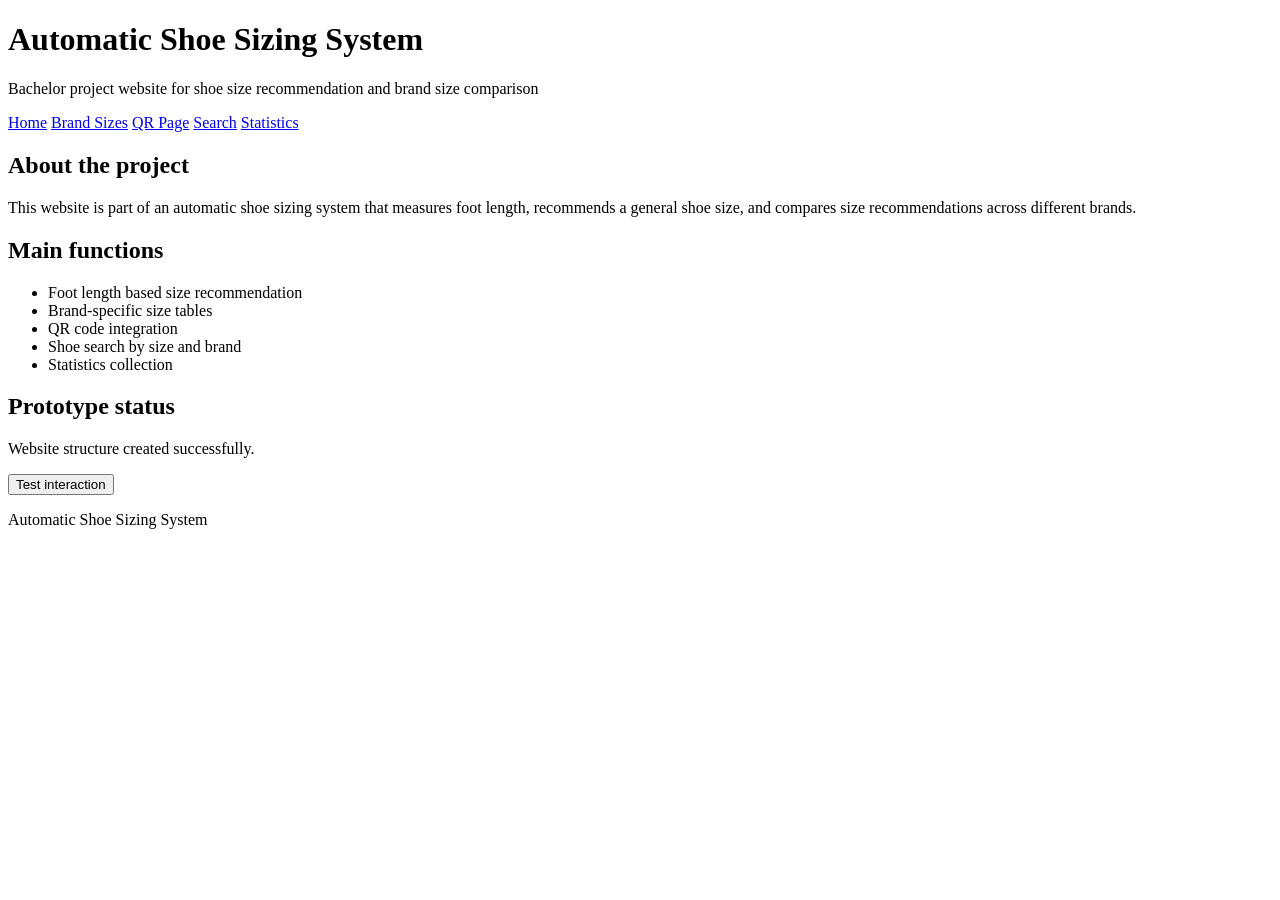
==== index.html @ 02bf0806 "Create index.html" ====
<!DOCTYPE html>
<html lang="en">
<head>
  <meta charset="UTF-8" />
  <meta name="viewport" content="width=device-width, initial-scale=1.0" />
  <title>Automatic Shoe Sizing System</title>
  <link rel="stylesheet" href="styles.css" />
</head>
<body>
  <header class="site-header">
    <h1>Automatic Shoe Sizing System</h1>
    <p class="subtitle">Bachelor project website for shoe size recommendation and brand size comparison</p>
  </header>

  <nav class="main-nav">
    <a href="index.html">Home</a>
    <a href="pages/brand-sizes.html">Brand Sizes</a>
    <a href="pages/qr.html">QR Page</a>
    <a href="pages/search.html">Search</a>
    <a href="pages/stats.html">Statistics</a>
  </nav>

  <main class="container">
    <section class="card">
      <h2>About the project</h2>
      <p>
        This website is part of an automatic shoe sizing system that measures foot length,
        recommends a general shoe size, and compares size recommendations across different brands.
      </p>
    </section>

    <section class="card">
      <h2>Main functions</h2>
      <ul>
        <li>Foot length based size recommendation</li>
        <li>Brand-specific size tables</li>
        <li>QR code integration</li>
        <li>Shoe search by size and brand</li>
        <li>Statistics collection</li>
      </ul>
    </section>

    <section class="card">
      <h2>Prototype status</h2>
      <p id="status-text">Website structure created successfully.</p>
      <button id="test-button">Test interaction</button>
    </section>
  </main>

  <footer class="site-footer">
    <p>Automatic Shoe Sizing System</p>
  </footer>

  <script src="script.js"></script>
</body>
</html>
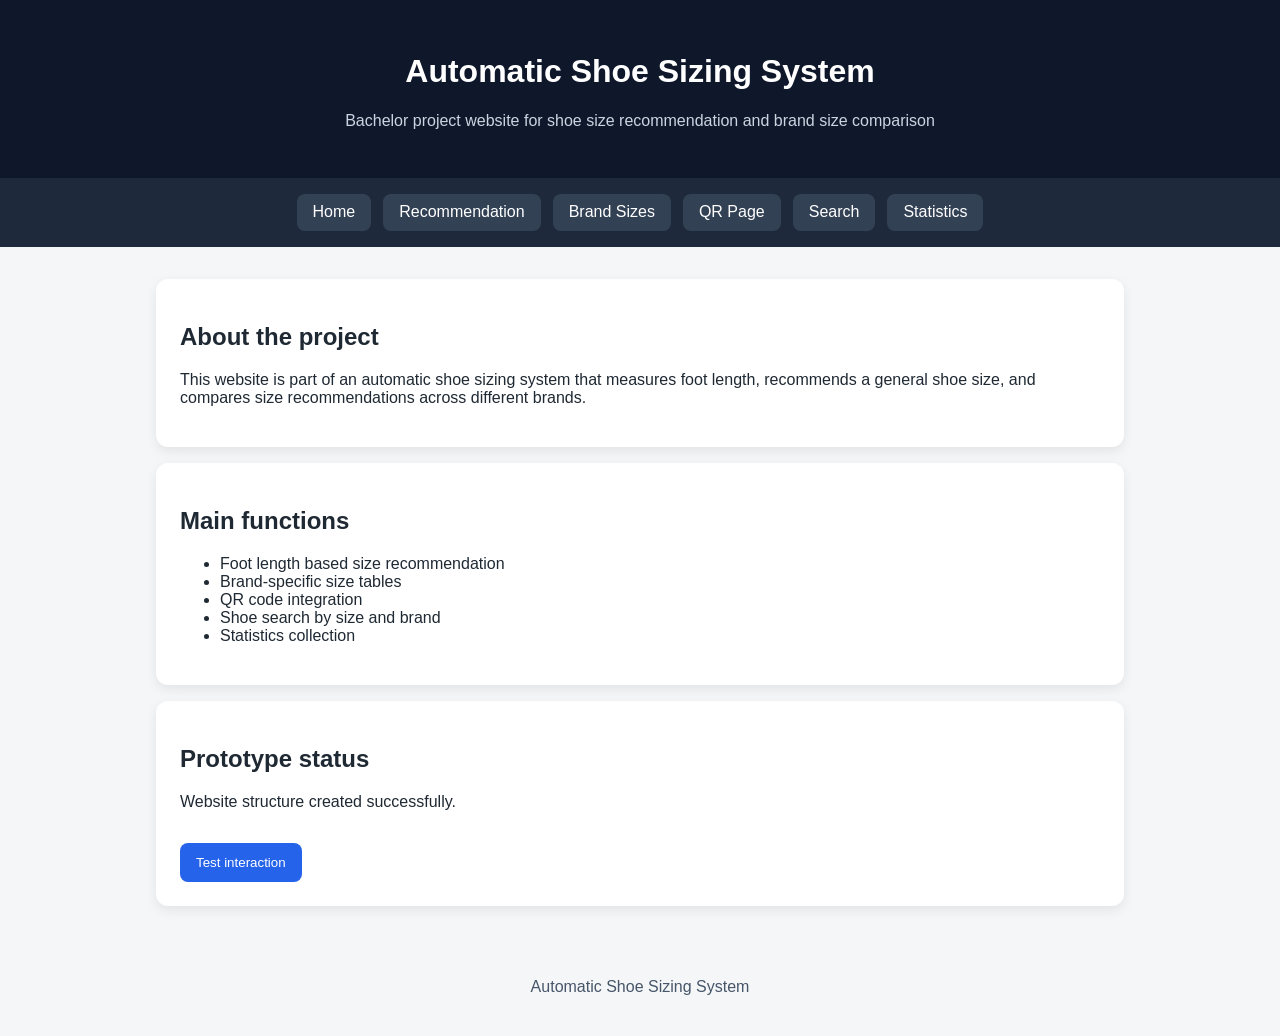
==== commit f918f4e8: "Update index.html" ====
--- a/index.html
+++ b/index.html
@@ -12,13 +12,14 @@
     <p class="subtitle">Bachelor project website for shoe size recommendation and brand size comparison</p>
   </header>
 
-  <nav class="main-nav">
-    <a href="index.html">Home</a>
-    <a href="pages/brand-sizes.html">Brand Sizes</a>
-    <a href="pages/qr.html">QR Page</a>
-    <a href="pages/search.html">Search</a>
-    <a href="pages/stats.html">Statistics</a>
-  </nav>
+<nav class="main-nav">
+  <a href="index.html">Home</a>
+  <a href="pages/recommend.html">Recommendation</a>
+  <a href="pages/brand-sizes.html">Brand Sizes</a>
+  <a href="pages/qr.html">QR Page</a>
+  <a href="pages/search.html">Search</a>
+  <a href="pages/stats.html">Statistics</a>
+</nav>
 
   <main class="container">
     <section class="card">
--- a/styles.css
+++ b/styles.css
@@ -0,0 +1,135 @@
+* {
+  box-sizing: border-box;
+}
+
+body {
+  margin: 0;
+  font-family: Arial, sans-serif;
+  background: #f4f6f8;
+  color: #1f2933;
+}
+
+.site-header {
+  background: #0f172a;
+  color: white;
+  padding: 2rem 1rem;
+  text-align: center;
+}
+
+.subtitle {
+  margin-top: 0.5rem;
+  color: #cbd5e1;
+}
+
+.main-nav {
+  display: flex;
+  flex-wrap: wrap;
+  gap: 0.75rem;
+  justify-content: center;
+  background: #1e293b;
+  padding: 1rem;
+}
+
+.main-nav a {
+  color: white;
+  text-decoration: none;
+  padding: 0.6rem 1rem;
+  background: #334155;
+  border-radius: 8px;
+}
+
+.main-nav a:hover {
+  background: #475569;
+}
+
+.container {
+  max-width: 1000px;
+  margin: 2rem auto;
+  padding: 0 1rem;
+  display: grid;
+  gap: 1rem;
+}
+
+.card {
+  background: white;
+  padding: 1.5rem;
+  border-radius: 12px;
+  box-shadow: 0 4px 12px rgba(0,0,0,0.08);
+}
+
+button {
+  margin-top: 1rem;
+  padding: 0.75rem 1rem;
+  border: none;
+  border-radius: 8px;
+  background: #2563eb;
+  color: white;
+  cursor: pointer;
+}
+
+button:hover {
+  background: #1d4ed8;
+}
+
+.site-footer {
+  text-align: center;
+  padding: 1.5rem;
+  color: #475569;
+}
+
+select {
+  margin-left: 0.5rem;
+  padding: 0.5rem;
+  border-radius: 6px;
+  border: 1px solid #cbd5e1;
+}
+
+.size-table {
+  width: 100%;
+  border-collapse: collapse;
+  margin-top: 1rem;
+  font-size: 0.95rem;
+  overflow-x: auto;
+}
+
+.size-table th,
+.size-table td {
+  border: 1px solid #dbe2ea;
+  padding: 0.6rem;
+  text-align: left;
+}
+
+.size-table th {
+  background: #e2e8f0;
+}
+
+.size-table tr:nth-child(even) {
+  background: #f8fafc;
+}
+
+.form-row {
+  display: grid;
+  gap: 0.5rem;
+  margin-bottom: 1rem;
+}
+
+input[type="number"] {
+  padding: 0.75rem;
+  border: 1px solid #cbd5e1;
+  border-radius: 8px;
+}
+
+.result-grid {
+  display: grid;
+  grid-template-columns: repeat(auto-fit, minmax(140px, 1fr));
+  gap: 0.75rem;
+  margin-top: 1rem;
+}
+
+.brand-card {
+  padding: 1rem;
+  border: 1px solid #dbe2ea;
+  border-radius: 10px;
+  margin-top: 1rem;
+  background: #f8fafc;
+}
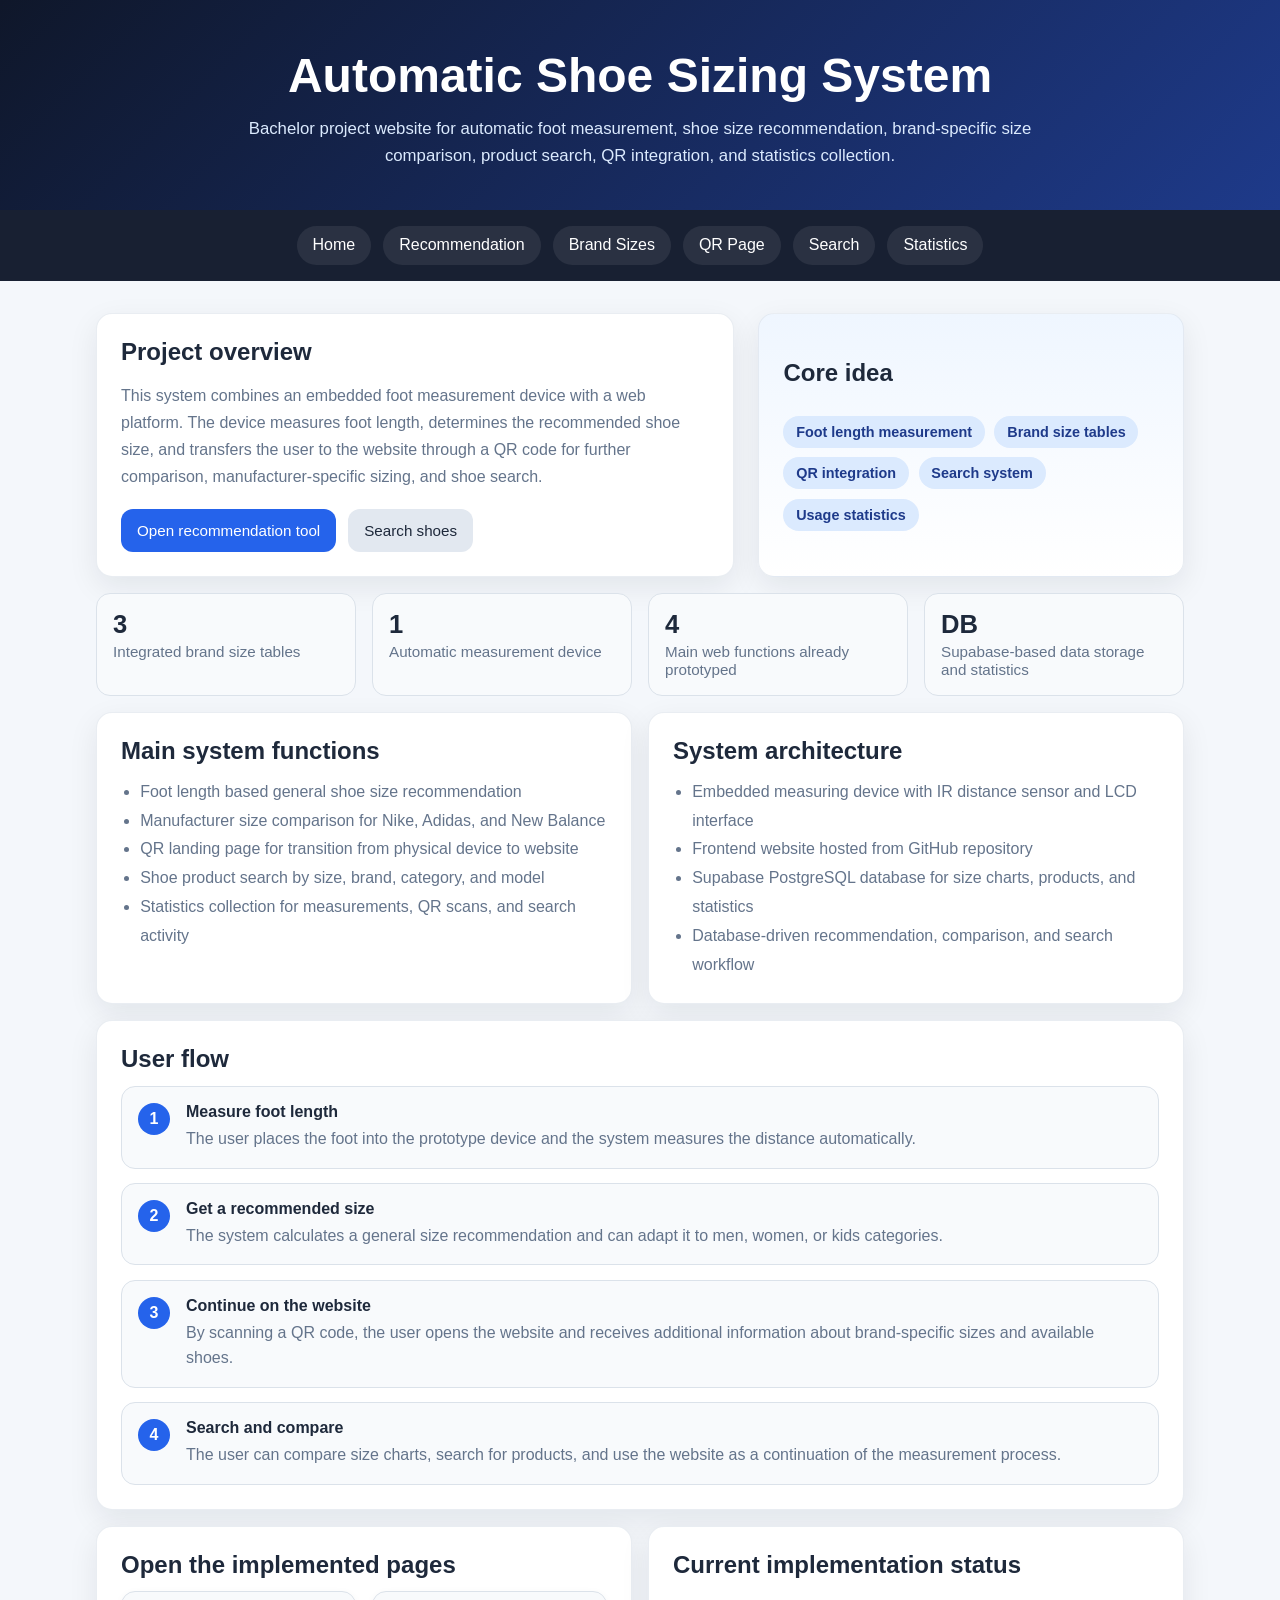
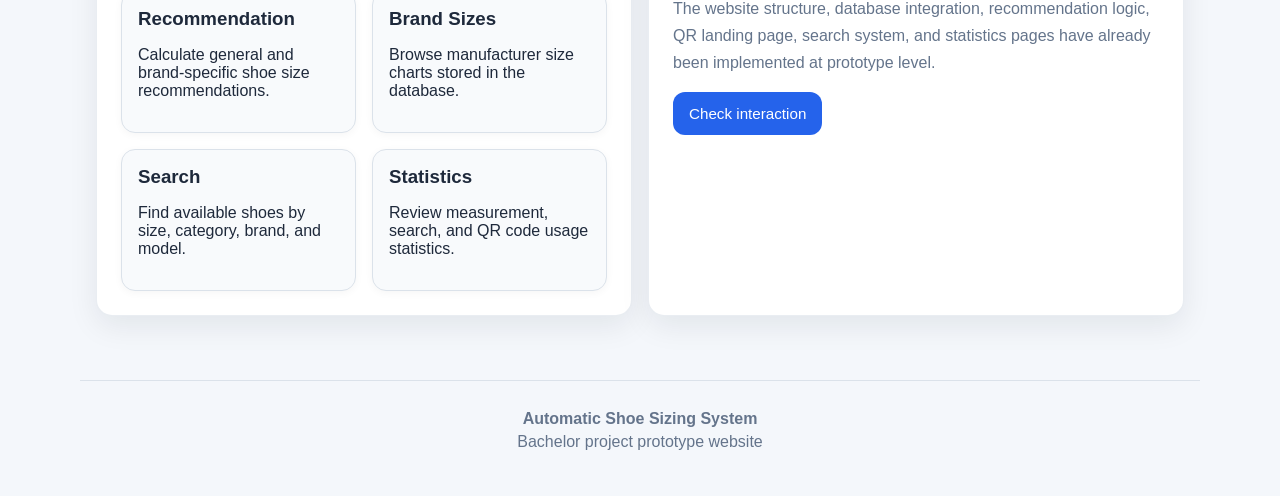
==== commit f4203ca7: "Update index.html" ====
--- a/index.html
+++ b/index.html
@@ -9,47 +9,169 @@
 <body>
   <header class="site-header">
     <h1>Automatic Shoe Sizing System</h1>
-    <p class="subtitle">Bachelor project website for shoe size recommendation and brand size comparison</p>
+    <p class="subtitle">
+      Bachelor project website for automatic foot measurement, shoe size recommendation,
+      brand-specific size comparison, product search, QR integration, and statistics collection.
+    </p>
   </header>
 
-<nav class="main-nav">
-  <a href="index.html">Home</a>
-  <a href="pages/recommend.html">Recommendation</a>
-  <a href="pages/brand-sizes.html">Brand Sizes</a>
-  <a href="pages/qr.html">QR Page</a>
-  <a href="pages/search.html">Search</a>
-  <a href="pages/stats.html">Statistics</a>
-</nav>
+  <nav class="main-nav">
+    <a href="index.html">Home</a>
+    <a href="pages/recommend.html">Recommendation</a>
+    <a href="pages/brand-sizes.html">Brand Sizes</a>
+    <a href="pages/qr.html">QR Page</a>
+    <a href="pages/search.html">Search</a>
+    <a href="pages/stats.html">Statistics</a>
+  </nav>
 
   <main class="container">
-    <section class="card">
-      <h2>About the project</h2>
-      <p>
-        This website is part of an automatic shoe sizing system that measures foot length,
-        recommends a general shoe size, and compares size recommendations across different brands.
-      </p>
+    <section class="hero-panel">
+      <article class="hero-card">
+        <h2>Project overview</h2>
+        <p class="hero-text">
+          This system combines an embedded foot measurement device with a web platform.
+          The device measures foot length, determines the recommended shoe size,
+          and transfers the user to the website through a QR code for further comparison,
+          manufacturer-specific sizing, and shoe search.
+        </p>
+
+        <div class="hero-actions">
+          <a class="button" href="pages/recommend.html">Open recommendation tool</a>
+          <a class="button secondary" href="pages/search.html">Search shoes</a>
+        </div>
+      </article>
+
+      <aside class="hero-card highlight-box">
+        <h2>Core idea</h2>
+        <div class="badge-row">
+          <span class="badge">Foot length measurement</span>
+          <span class="badge">Brand size tables</span>
+          <span class="badge">QR integration</span>
+          <span class="badge">Search system</span>
+          <span class="badge">Usage statistics</span>
+        </div>
+      </aside>
+    </section>
+
+    <section class="kpi-grid">
+      <div class="kpi">
+        <strong>3</strong>
+        <span>Integrated brand size tables</span>
+      </div>
+      <div class="kpi">
+        <strong>1</strong>
+        <span>Automatic measurement device</span>
+      </div>
+      <div class="kpi">
+        <strong>4</strong>
+        <span>Main web functions already prototyped</span>
+      </div>
+      <div class="kpi">
+        <strong>DB</strong>
+        <span>Supabase-based data storage and statistics</span>
+      </div>
+    </section>
+
+    <section class="two-col">
+      <article class="card">
+        <h2>Main system functions</h2>
+        <ul class="clean-list">
+          <li>Foot length based general shoe size recommendation</li>
+          <li>Manufacturer size comparison for Nike, Adidas, and New Balance</li>
+          <li>QR landing page for transition from physical device to website</li>
+          <li>Shoe product search by size, brand, category, and model</li>
+          <li>Statistics collection for measurements, QR scans, and search activity</li>
+        </ul>
+      </article>
+
+      <article class="card">
+        <h2>System architecture</h2>
+        <ul class="clean-list">
+          <li>Embedded measuring device with IR distance sensor and LCD interface</li>
+          <li>Frontend website hosted from GitHub repository</li>
+          <li>Supabase PostgreSQL database for size charts, products, and statistics</li>
+          <li>Database-driven recommendation, comparison, and search workflow</li>
+        </ul>
+      </article>
     </section>
 
     <section class="card">
-      <h2>Main functions</h2>
-      <ul>
-        <li>Foot length based size recommendation</li>
-        <li>Brand-specific size tables</li>
-        <li>QR code integration</li>
-        <li>Shoe search by size and brand</li>
-        <li>Statistics collection</li>
-      </ul>
+      <h2>User flow</h2>
+      <div class="step-list">
+        <div class="step-item">
+          <div class="step-number">1</div>
+          <div class="step-content">
+            <strong>Measure foot length</strong>
+            <p>The user places the foot into the prototype device and the system measures the distance automatically.</p>
+          </div>
+        </div>
+
+        <div class="step-item">
+          <div class="step-number">2</div>
+          <div class="step-content">
+            <strong>Get a recommended size</strong>
+            <p>The system calculates a general size recommendation and can adapt it to men, women, or kids categories.</p>
+          </div>
+        </div>
+
+        <div class="step-item">
+          <div class="step-number">3</div>
+          <div class="step-content">
+            <strong>Continue on the website</strong>
+            <p>By scanning a QR code, the user opens the website and receives additional information about brand-specific sizes and available shoes.</p>
+          </div>
+        </div>
+
+        <div class="step-item">
+          <div class="step-number">4</div>
+          <div class="step-content">
+            <strong>Search and compare</strong>
+            <p>The user can compare size charts, search for products, and use the website as a continuation of the measurement process.</p>
+          </div>
+        </div>
+      </div>
     </section>
 
-    <section class="card">
-      <h2>Prototype status</h2>
-      <p id="status-text">Website structure created successfully.</p>
-      <button id="test-button">Test interaction</button>
+    <section class="two-col">
+      <article class="card">
+        <h2>Open the implemented pages</h2>
+        <div class="action-grid">
+          <a class="action-card" href="pages/recommend.html">
+            <h3>Recommendation</h3>
+            <p>Calculate general and brand-specific shoe size recommendations.</p>
+          </a>
+          <a class="action-card" href="pages/brand-sizes.html">
+            <h3>Brand Sizes</h3>
+            <p>Browse manufacturer size charts stored in the database.</p>
+          </a>
+          <a class="action-card" href="pages/search.html">
+            <h3>Search</h3>
+            <p>Find available shoes by size, category, brand, and model.</p>
+          </a>
+          <a class="action-card" href="pages/stats.html">
+            <h3>Statistics</h3>
+            <p>Review measurement, search, and QR code usage statistics.</p>
+          </a>
+        </div>
+      </article>
+
+      <article class="card">
+        <h2>Current implementation status</h2>
+        <p class="hero-text" id="status-text">
+          The website structure, database integration, recommendation logic, QR landing page,
+          search system, and statistics pages have already been implemented at prototype level.
+        </p>
+        <button id="test-button">Check interaction</button>
+      </article>
     </section>
   </main>
 
   <footer class="site-footer">
-    <p>Automatic Shoe Sizing System</p>
+    <div class="footer-inner">
+      <p><strong>Automatic Shoe Sizing System</strong></p>
+      <p>Bachelor project prototype website</p>
+      <p id="footer-year"></p>
+    </div>
   </footer>
 
   <script src="script.js"></script>
--- a/styles.css
+++ b/styles.css
@@ -1,24 +1,57 @@
+:root {
+  --bg: #f4f7fb;
+  --surface: #ffffff;
+  --surface-soft: #f8fafc;
+  --text: #1e293b;
+  --muted: #64748b;
+  --primary: #2563eb;
+  --primary-dark: #1d4ed8;
+  --accent: #0f172a;
+  --border: #dbe2ea;
+  --success: #16a34a;
+  --shadow: 0 10px 30px rgba(15, 23, 42, 0.08);
+  --radius: 16px;
+}
+
 * {
   box-sizing: border-box;
+}
+
+html {
+  scroll-behavior: smooth;
 }
 
 body {
   margin: 0;
   font-family: Arial, sans-serif;
-  background: #f4f6f8;
-  color: #1f2933;
+  background: linear-gradient(180deg, #eef4ff 0%, var(--bg) 180px);
+  color: var(--text);
+}
+
+img {
+  max-width: 100%;
+  display: block;
 }
 
 .site-header {
-  background: #0f172a;
+  background: linear-gradient(135deg, #0f172a 0%, #1e3a8a 100%);
   color: white;
-  padding: 2rem 1rem;
+  padding: 3rem 1rem 2.5rem;
   text-align: center;
 }
 
+.site-header h1 {
+  margin: 0;
+  font-size: clamp(2rem, 4vw, 3rem);
+  line-height: 1.15;
+}
+
 .subtitle {
-  margin-top: 0.5rem;
-  color: #cbd5e1;
+  margin: 0.8rem auto 0;
+  max-width: 850px;
+  color: #dbeafe;
+  font-size: 1.05rem;
+  line-height: 1.6;
 }
 
 .main-nav {
@@ -26,62 +59,264 @@
   flex-wrap: wrap;
   gap: 0.75rem;
   justify-content: center;
-  background: #1e293b;
-  padding: 1rem;
+  background: rgba(15, 23, 42, 0.96);
+  padding: 1rem;
+  position: sticky;
+  top: 0;
+  z-index: 10;
+  backdrop-filter: blur(6px);
 }
 
 .main-nav a {
   color: white;
   text-decoration: none;
-  padding: 0.6rem 1rem;
-  background: #334155;
-  border-radius: 8px;
+  padding: 0.65rem 1rem;
+  background: rgba(255, 255, 255, 0.08);
+  border-radius: 999px;
+  transition: background 0.2s ease, transform 0.2s ease;
 }
 
 .main-nav a:hover {
-  background: #475569;
+  background: rgba(255, 255, 255, 0.18);
+  transform: translateY(-1px);
 }
 
 .container {
-  max-width: 1000px;
+  max-width: 1120px;
   margin: 2rem auto;
   padding: 0 1rem;
   display: grid;
   gap: 1rem;
 }
 
+.hero-panel {
+  display: grid;
+  gap: 1.5rem;
+  grid-template-columns: 1.2fr 0.8fr;
+  align-items: stretch;
+}
+
+.hero-card,
 .card {
+  background: var(--surface);
+  padding: 1.5rem;
+  border-radius: var(--radius);
+  box-shadow: var(--shadow);
+  border: 1px solid rgba(219, 226, 234, 0.6);
+}
+
+.hero-card h2,
+.card h2 {
+  margin-top: 0;
+  margin-bottom: 0.8rem;
+}
+
+.hero-text {
+  color: var(--muted);
+  line-height: 1.7;
+}
+
+.hero-actions {
+  display: flex;
+  flex-wrap: wrap;
+  gap: 0.75rem;
+  margin-top: 1.2rem;
+}
+
+.button,
+button {
+  display: inline-block;
+  margin-top: 0;
+  padding: 0.8rem 1rem;
+  border: none;
+  border-radius: 12px;
+  background: var(--primary);
+  color: white;
+  text-decoration: none;
+  cursor: pointer;
+  transition: background 0.2s ease, transform 0.2s ease;
+  font-size: 0.95rem;
+}
+
+.button:hover,
+button:hover {
+  background: var(--primary-dark);
+  transform: translateY(-1px);
+}
+
+.button.secondary {
+  background: #e2e8f0;
+  color: var(--text);
+}
+
+.button.secondary:hover {
+  background: #cbd5e1;
+}
+
+.highlight-box {
+  height: 100%;
+  display: grid;
+  align-content: center;
+  gap: 1rem;
+  background: linear-gradient(180deg, #eff6ff 0%, #ffffff 100%);
+}
+
+.kpi-grid {
+  display: grid;
+  gap: 1rem;
+  grid-template-columns: repeat(auto-fit, minmax(180px, 1fr));
+}
+
+.kpi {
+  background: var(--surface-soft);
+  border: 1px solid var(--border);
+  border-radius: 14px;
+  padding: 1rem;
+}
+
+.kpi strong {
+  display: block;
+  font-size: 1.6rem;
+  margin-bottom: 0.25rem;
+}
+
+.kpi span {
+  color: var(--muted);
+  font-size: 0.95rem;
+}
+
+.two-col {
+  display: grid;
+  gap: 1rem;
+  grid-template-columns: repeat(2, minmax(0, 1fr));
+}
+
+ul.clean-list {
+  margin: 0;
+  padding-left: 1.2rem;
+  color: var(--muted);
+  line-height: 1.8;
+}
+
+.step-list {
+  display: grid;
+  gap: 0.9rem;
+}
+
+.step-item {
+  display: flex;
+  gap: 1rem;
+  align-items: flex-start;
+  background: var(--surface-soft);
+  border: 1px solid var(--border);
+  border-radius: 14px;
+  padding: 1rem;
+}
+
+.step-number {
+  min-width: 2rem;
+  height: 2rem;
+  border-radius: 999px;
+  background: var(--primary);
+  color: white;
+  display: grid;
+  place-items: center;
+  font-weight: bold;
+}
+
+.step-content strong {
+  display: block;
+  margin-bottom: 0.3rem;
+}
+
+.step-content p {
+  margin: 0;
+  color: var(--muted);
+  line-height: 1.6;
+}
+
+.badge-row {
+  display: flex;
+  flex-wrap: wrap;
+  gap: 0.6rem;
+}
+
+.badge {
+  display: inline-block;
+  padding: 0.5rem 0.8rem;
+  border-radius: 999px;
+  background: #dbeafe;
+  color: #1e3a8a;
+  font-size: 0.9rem;
+  font-weight: 600;
+}
+
+.form-row {
+  display: grid;
+  gap: 0.5rem;
+  margin-bottom: 1rem;
+}
+
+input[type="number"],
+input[type="text"],
+select {
+  padding: 0.8rem;
+  border: 1px solid #cbd5e1;
+  border-radius: 10px;
   background: white;
-  padding: 1.5rem;
-  border-radius: 12px;
-  box-shadow: 0 4px 12px rgba(0,0,0,0.08);
-}
-
-button {
+  color: var(--text);
+}
+
+.result-grid {
+  display: grid;
+  grid-template-columns: repeat(auto-fit, minmax(140px, 1fr));
+  gap: 0.75rem;
   margin-top: 1rem;
-  padding: 0.75rem 1rem;
-  border: none;
-  border-radius: 8px;
-  background: #2563eb;
-  color: white;
-  cursor: pointer;
-}
-
-button:hover {
-  background: #1d4ed8;
-}
-
-.site-footer {
-  text-align: center;
-  padding: 1.5rem;
-  color: #475569;
-}
-
-select {
-  margin-left: 0.5rem;
-  padding: 0.5rem;
-  border-radius: 6px;
-  border: 1px solid #cbd5e1;
+}
+
+.brand-card {
+  padding: 1rem;
+  border: 1px solid var(--border);
+  border-radius: 14px;
+  margin-top: 1rem;
+  background: var(--surface-soft);
+}
+
+.brand-card a {
+  color: var(--primary);
+  text-decoration: none;
+}
+
+.brand-card a:hover {
+  text-decoration: underline;
+}
+
+.action-grid {
+  display: grid;
+  grid-template-columns: repeat(auto-fit, minmax(220px, 1fr));
+  gap: 1rem;
+}
+
+.action-card {
+  display: block;
+  padding: 1rem;
+  border-radius: 14px;
+  border: 1px solid var(--border);
+  background: var(--surface-soft);
+  text-decoration: none;
+  color: var(--text);
+  box-shadow: 0 2px 8px rgba(0,0,0,0.04);
+  transition: transform 0.2s ease, background 0.2s ease;
+}
+
+.action-card:hover {
+  background: #eef2f7;
+  transform: translateY(-2px);
+}
+
+.action-card h3 {
+  margin-top: 0;
+  margin-bottom: 0.5rem;
 }
 
 .size-table {
@@ -89,13 +324,12 @@
   border-collapse: collapse;
   margin-top: 1rem;
   font-size: 0.95rem;
-  overflow-x: auto;
 }
 
 .size-table th,
 .size-table td {
-  border: 1px solid #dbe2ea;
-  padding: 0.6rem;
+  border: 1px solid var(--border);
+  padding: 0.65rem;
   text-align: left;
 }
 
@@ -107,29 +341,30 @@
   background: #f8fafc;
 }
 
-.form-row {
-  display: grid;
-  gap: 0.5rem;
-  margin-bottom: 1rem;
-}
-
-input[type="number"] {
-  padding: 0.75rem;
-  border: 1px solid #cbd5e1;
-  border-radius: 8px;
-}
-
-.result-grid {
-  display: grid;
-  grid-template-columns: repeat(auto-fit, minmax(140px, 1fr));
-  gap: 0.75rem;
-  margin-top: 1rem;
-}
-
-.brand-card {
-  padding: 1rem;
-  border: 1px solid #dbe2ea;
-  border-radius: 10px;
-  margin-top: 1rem;
-  background: #f8fafc;
-}
+.site-footer {
+  text-align: center;
+  padding: 2rem 1rem 2.5rem;
+  color: var(--muted);
+}
+
+.footer-inner {
+  max-width: 1120px;
+  margin: 0 auto;
+  border-top: 1px solid var(--border);
+  padding-top: 1.5rem;
+}
+
+.footer-inner p {
+  margin: 0.3rem 0;
+}
+
+@media (max-width: 860px) {
+  .hero-panel,
+  .two-col {
+    grid-template-columns: 1fr;
+  }
+
+  .main-nav {
+    position: static;
+  }
+}
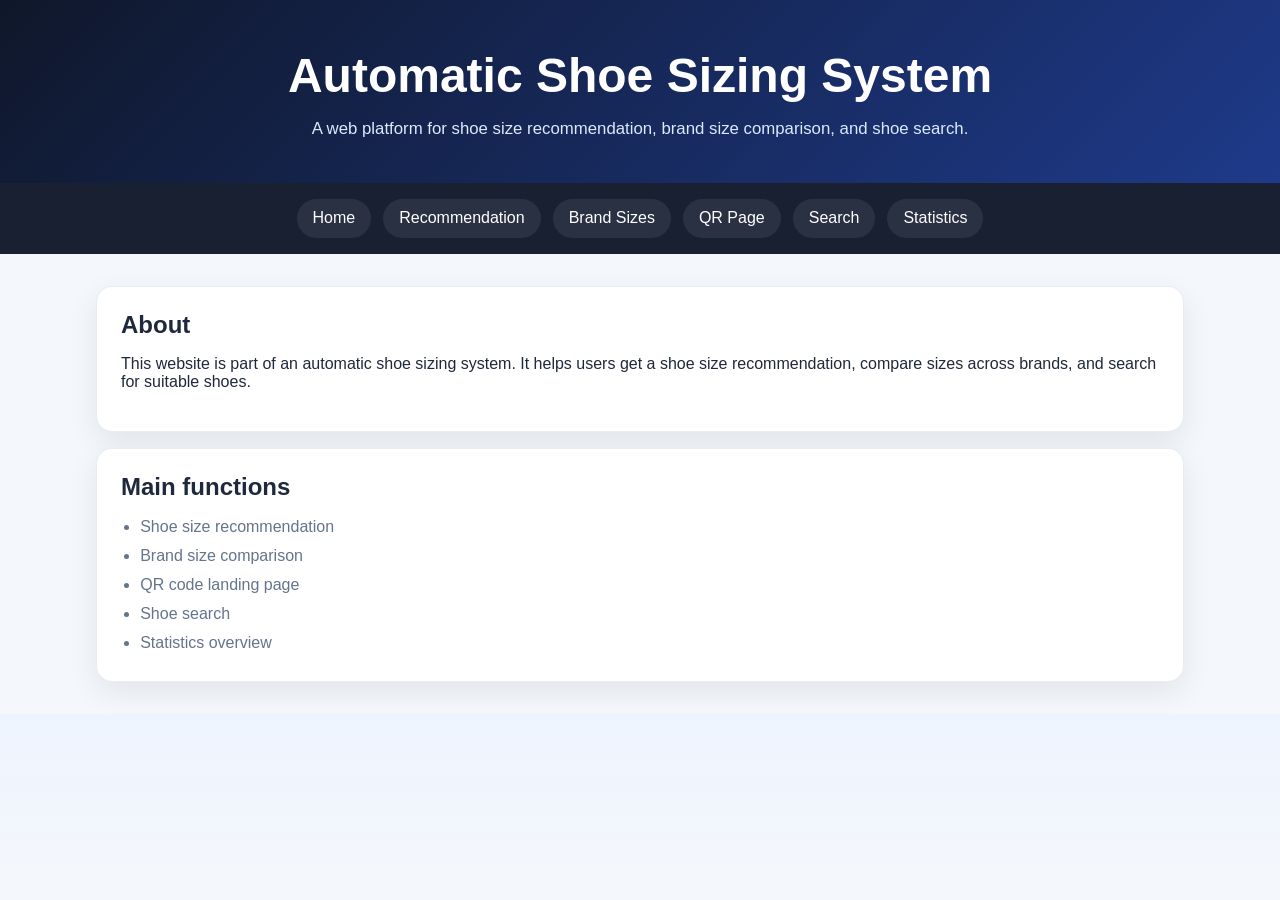
==== commit 0376229c: "Update index.html" ====
--- a/index.html
+++ b/index.html
@@ -10,8 +10,7 @@
   <header class="site-header">
     <h1>Automatic Shoe Sizing System</h1>
     <p class="subtitle">
-      Bachelor project website for automatic foot measurement, shoe size recommendation,
-      brand-specific size comparison, product search, QR integration, and statistics collection.
+      A web platform for shoe size recommendation, brand size comparison, and shoe search.
     </p>
   </header>
 
@@ -25,154 +24,26 @@
   </nav>
 
   <main class="container">
-    <section class="hero-panel">
-      <article class="hero-card">
-        <h2>Project overview</h2>
-        <p class="hero-text">
-          This system combines an embedded foot measurement device with a web platform.
-          The device measures foot length, determines the recommended shoe size,
-          and transfers the user to the website through a QR code for further comparison,
-          manufacturer-specific sizing, and shoe search.
-        </p>
-
-        <div class="hero-actions">
-          <a class="button" href="pages/recommend.html">Open recommendation tool</a>
-          <a class="button secondary" href="pages/search.html">Search shoes</a>
-        </div>
-      </article>
-
-      <aside class="hero-card highlight-box">
-        <h2>Core idea</h2>
-        <div class="badge-row">
-          <span class="badge">Foot length measurement</span>
-          <span class="badge">Brand size tables</span>
-          <span class="badge">QR integration</span>
-          <span class="badge">Search system</span>
-          <span class="badge">Usage statistics</span>
-        </div>
-      </aside>
-    </section>
-
-    <section class="kpi-grid">
-      <div class="kpi">
-        <strong>3</strong>
-        <span>Integrated brand size tables</span>
-      </div>
-      <div class="kpi">
-        <strong>1</strong>
-        <span>Automatic measurement device</span>
-      </div>
-      <div class="kpi">
-        <strong>4</strong>
-        <span>Main web functions already prototyped</span>
-      </div>
-      <div class="kpi">
-        <strong>DB</strong>
-        <span>Supabase-based data storage and statistics</span>
-      </div>
-    </section>
-
-    <section class="two-col">
-      <article class="card">
-        <h2>Main system functions</h2>
-        <ul class="clean-list">
-          <li>Foot length based general shoe size recommendation</li>
-          <li>Manufacturer size comparison for Nike, Adidas, and New Balance</li>
-          <li>QR landing page for transition from physical device to website</li>
-          <li>Shoe product search by size, brand, category, and model</li>
-          <li>Statistics collection for measurements, QR scans, and search activity</li>
-        </ul>
-      </article>
-
-      <article class="card">
-        <h2>System architecture</h2>
-        <ul class="clean-list">
-          <li>Embedded measuring device with IR distance sensor and LCD interface</li>
-          <li>Frontend website hosted from GitHub repository</li>
-          <li>Supabase PostgreSQL database for size charts, products, and statistics</li>
-          <li>Database-driven recommendation, comparison, and search workflow</li>
-        </ul>
-      </article>
+    <section class="card">
+      <h2>About</h2>
+      <p>
+        This website is part of an automatic shoe sizing system.
+        It helps users get a shoe size recommendation, compare sizes across brands,
+        and search for suitable shoes.
+      </p>
     </section>
 
     <section class="card">
-      <h2>User flow</h2>
-      <div class="step-list">
-        <div class="step-item">
-          <div class="step-number">1</div>
-          <div class="step-content">
-            <strong>Measure foot length</strong>
-            <p>The user places the foot into the prototype device and the system measures the distance automatically.</p>
-          </div>
-        </div>
-
-        <div class="step-item">
-          <div class="step-number">2</div>
-          <div class="step-content">
-            <strong>Get a recommended size</strong>
-            <p>The system calculates a general size recommendation and can adapt it to men, women, or kids categories.</p>
-          </div>
-        </div>
-
-        <div class="step-item">
-          <div class="step-number">3</div>
-          <div class="step-content">
-            <strong>Continue on the website</strong>
-            <p>By scanning a QR code, the user opens the website and receives additional information about brand-specific sizes and available shoes.</p>
-          </div>
-        </div>
-
-        <div class="step-item">
-          <div class="step-number">4</div>
-          <div class="step-content">
-            <strong>Search and compare</strong>
-            <p>The user can compare size charts, search for products, and use the website as a continuation of the measurement process.</p>
-          </div>
-        </div>
-      </div>
-    </section>
-
-    <section class="two-col">
-      <article class="card">
-        <h2>Open the implemented pages</h2>
-        <div class="action-grid">
-          <a class="action-card" href="pages/recommend.html">
-            <h3>Recommendation</h3>
-            <p>Calculate general and brand-specific shoe size recommendations.</p>
-          </a>
-          <a class="action-card" href="pages/brand-sizes.html">
-            <h3>Brand Sizes</h3>
-            <p>Browse manufacturer size charts stored in the database.</p>
-          </a>
-          <a class="action-card" href="pages/search.html">
-            <h3>Search</h3>
-            <p>Find available shoes by size, category, brand, and model.</p>
-          </a>
-          <a class="action-card" href="pages/stats.html">
-            <h3>Statistics</h3>
-            <p>Review measurement, search, and QR code usage statistics.</p>
-          </a>
-        </div>
-      </article>
-
-      <article class="card">
-        <h2>Current implementation status</h2>
-        <p class="hero-text" id="status-text">
-          The website structure, database integration, recommendation logic, QR landing page,
-          search system, and statistics pages have already been implemented at prototype level.
-        </p>
-        <button id="test-button">Check interaction</button>
-      </article>
+      <h2>Main functions</h2>
+      <ul class="clean-list">
+        <li>Shoe size recommendation</li>
+        <li>Brand size comparison</li>
+        <li>QR code landing page</li>
+        <li>Shoe search</li>
+        <li>Statistics overview</li>
+      </ul>
     </section>
   </main>
-
-  <footer class="site-footer">
-    <div class="footer-inner">
-      <p><strong>Automatic Shoe Sizing System</strong></p>
-      <p>Bachelor project prototype website</p>
-      <p id="footer-year"></p>
-    </div>
-  </footer>
 
   <script src="script.js"></script>
 </body>
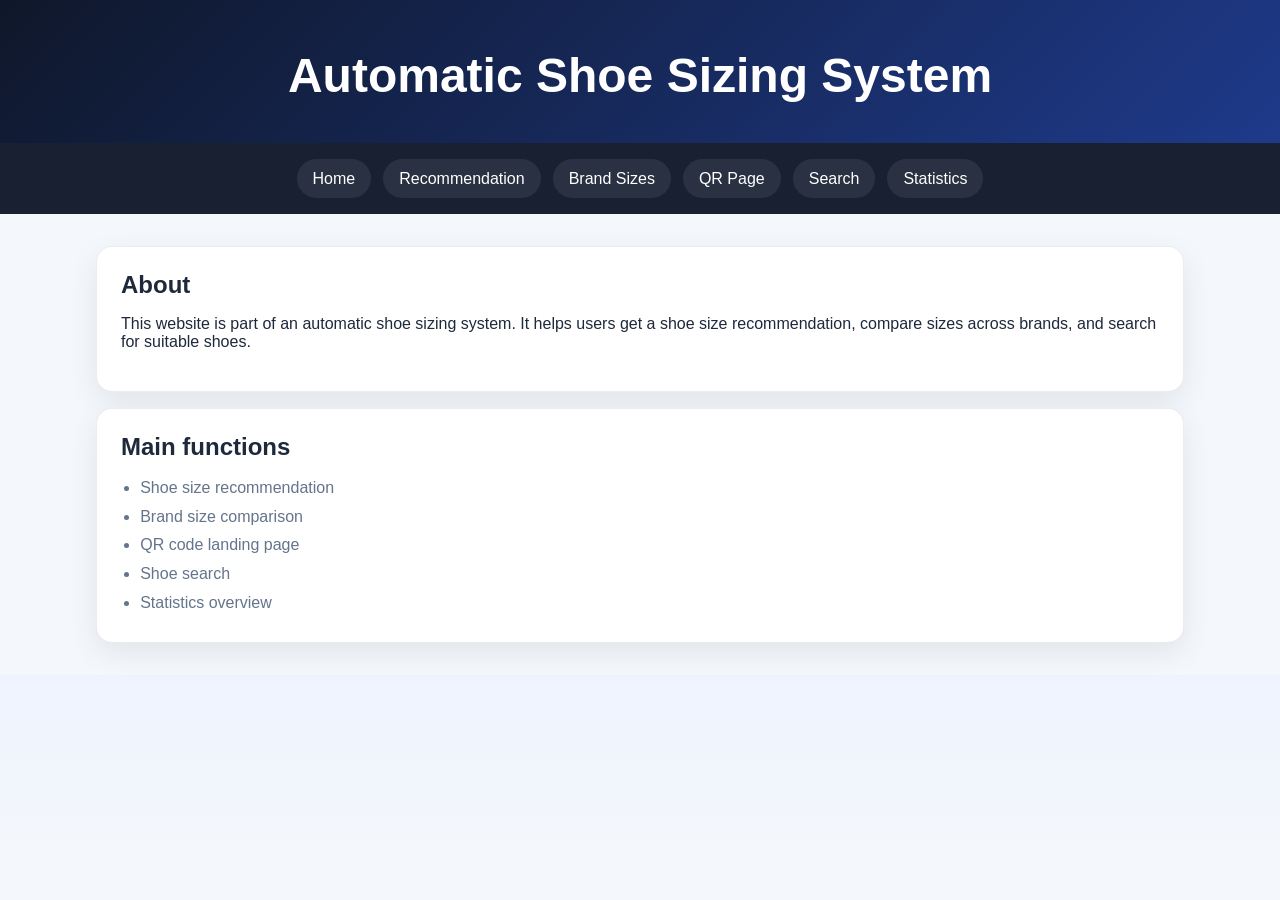
==== commit 3920ab6f: "Update index.html" ====
--- a/index.html
+++ b/index.html
@@ -9,9 +9,6 @@
 <body>
   <header class="site-header">
     <h1>Automatic Shoe Sizing System</h1>
-    <p class="subtitle">
-      A web platform for shoe size recommendation, brand size comparison, and shoe search.
-    </p>
   </header>
 
   <nav class="main-nav">
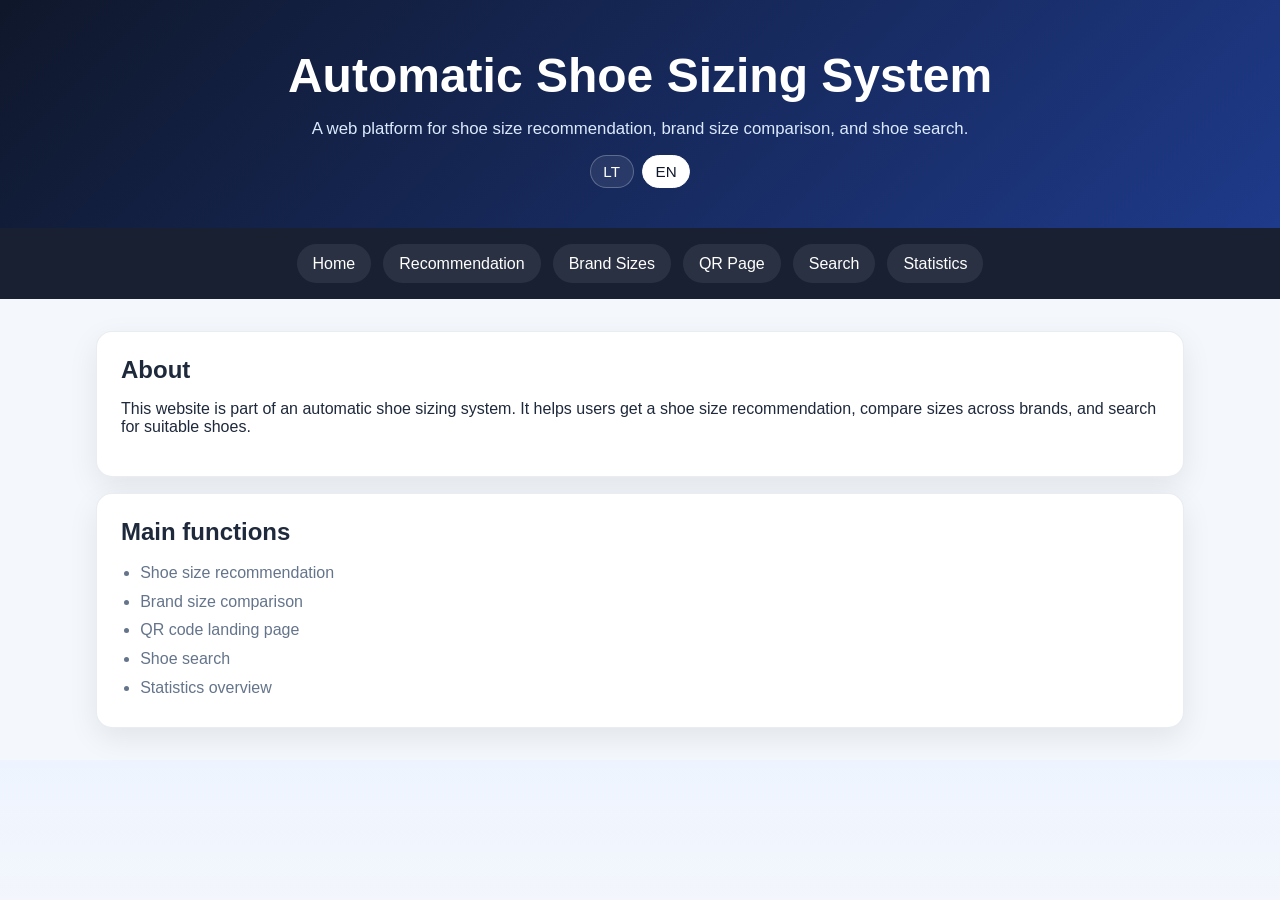
==== commit 0d31b220: "Update index.html" ====
--- a/index.html
+++ b/index.html
@@ -8,40 +8,47 @@
 </head>
 <body>
   <header class="site-header">
-    <h1>Automatic Shoe Sizing System</h1>
+    <h1 data-i18n="home.title">Automatic Shoe Sizing System</h1>
+    <p class="subtitle" data-i18n="home.subtitle">
+      A web platform for shoe size recommendation, brand size comparison, and shoe search.
+    </p>
+
+    <div class="lang-switch">
+      <button class="lang-btn" data-lang-button="lt">LT</button>
+      <button class="lang-btn" data-lang-button="en">EN</button>
+    </div>
   </header>
 
   <nav class="main-nav">
-    <a href="index.html">Home</a>
-    <a href="pages/recommend.html">Recommendation</a>
-    <a href="pages/brand-sizes.html">Brand Sizes</a>
-    <a href="pages/qr.html">QR Page</a>
-    <a href="pages/search.html">Search</a>
-    <a href="pages/stats.html">Statistics</a>
+    <a href="index.html" data-i18n="nav.home">Home</a>
+    <a href="pages/recommend.html" data-i18n="nav.recommendation">Recommendation</a>
+    <a href="pages/brand-sizes.html" data-i18n="nav.brandSizes">Brand Sizes</a>
+    <a href="pages/qr.html" data-i18n="nav.qrPage">QR Page</a>
+    <a href="pages/search.html" data-i18n="nav.search">Search</a>
+    <a href="pages/stats.html" data-i18n="nav.statistics">Statistics</a>
   </nav>
 
   <main class="container">
     <section class="card">
-      <h2>About</h2>
-      <p>
-        This website is part of an automatic shoe sizing system.
-        It helps users get a shoe size recommendation, compare sizes across brands,
-        and search for suitable shoes.
+      <h2 data-i18n="home.aboutTitle">About</h2>
+      <p data-i18n="home.aboutText">
+        This website is part of an automatic shoe sizing system. It helps users get a shoe size recommendation, compare sizes across brands, and search for suitable shoes.
       </p>
     </section>
 
     <section class="card">
-      <h2>Main functions</h2>
+      <h2 data-i18n="home.functionsTitle">Main functions</h2>
       <ul class="clean-list">
-        <li>Shoe size recommendation</li>
-        <li>Brand size comparison</li>
-        <li>QR code landing page</li>
-        <li>Shoe search</li>
-        <li>Statistics overview</li>
+        <li data-i18n="home.func1">Shoe size recommendation</li>
+        <li data-i18n="home.func2">Brand size comparison</li>
+        <li data-i18n="home.func3">QR code landing page</li>
+        <li data-i18n="home.func4">Shoe search</li>
+        <li data-i18n="home.func5">Statistics overview</li>
       </ul>
     </section>
   </main>
 
+  <script src="lang.js"></script>
   <script src="script.js"></script>
 </body>
 </html>
--- a/styles.css
+++ b/styles.css
@@ -368,3 +368,24 @@
     position: static;
   }
 }
+.lang-switch {
+  display: flex;
+  gap: 0.5rem;
+  justify-content: center;
+  margin-top: 0.75rem;
+}
+
+.lang-btn {
+  padding: 0.45rem 0.8rem;
+  border: 1px solid rgba(255,255,255,0.25);
+  border-radius: 999px;
+  background: rgba(255,255,255,0.08);
+  color: white;
+  cursor: pointer;
+}
+
+.lang-btn.active {
+  background: white;
+  color: #0f172a;
+  border-color: white;
+}
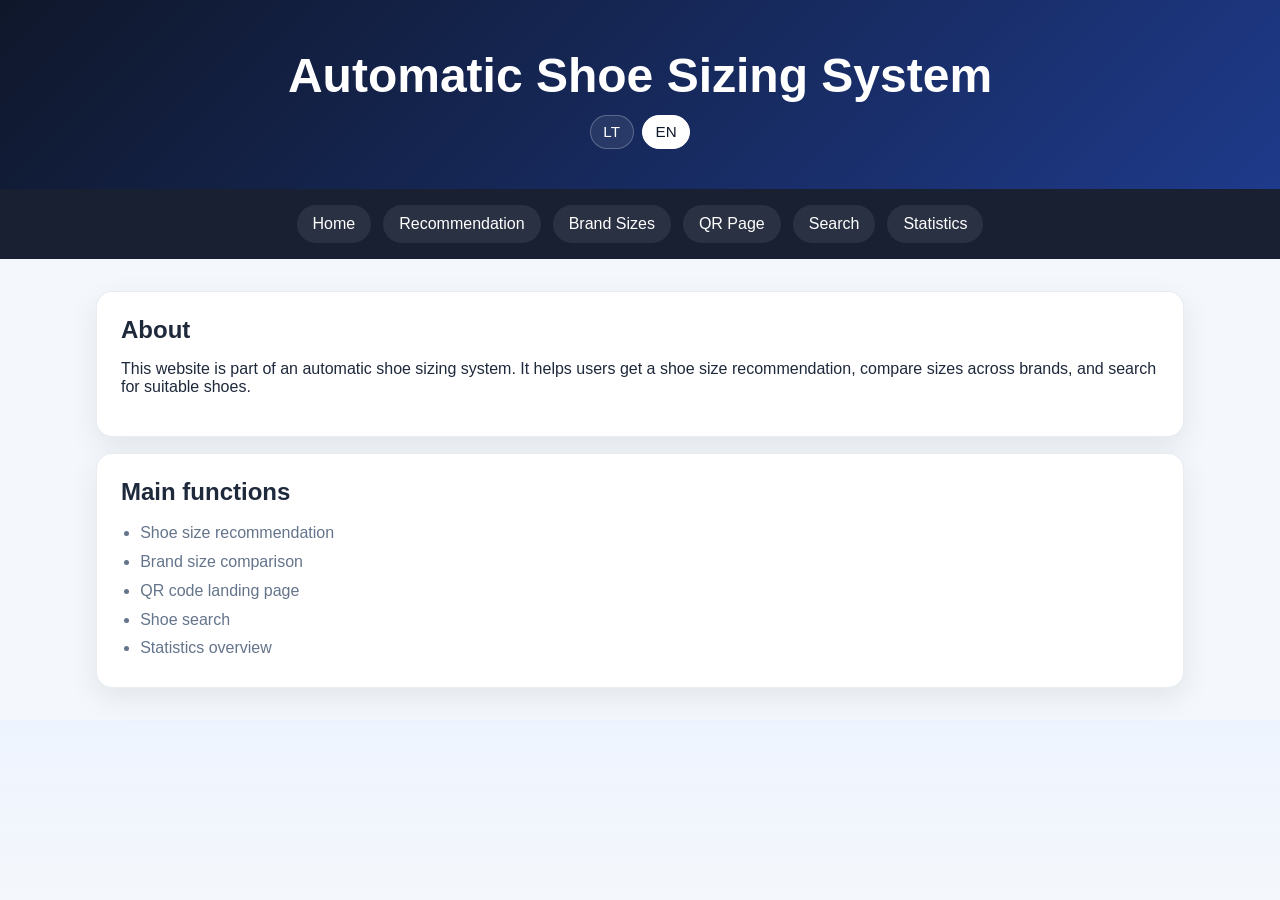
==== commit 605d51ab: "Update index.html" ====
--- a/index.html
+++ b/index.html
@@ -9,9 +9,6 @@
 <body>
   <header class="site-header">
     <h1 data-i18n="home.title">Automatic Shoe Sizing System</h1>
-    <p class="subtitle" data-i18n="home.subtitle">
-      A web platform for shoe size recommendation, brand size comparison, and shoe search.
-    </p>
 
     <div class="lang-switch">
       <button class="lang-btn" data-lang-button="lt">LT</button>
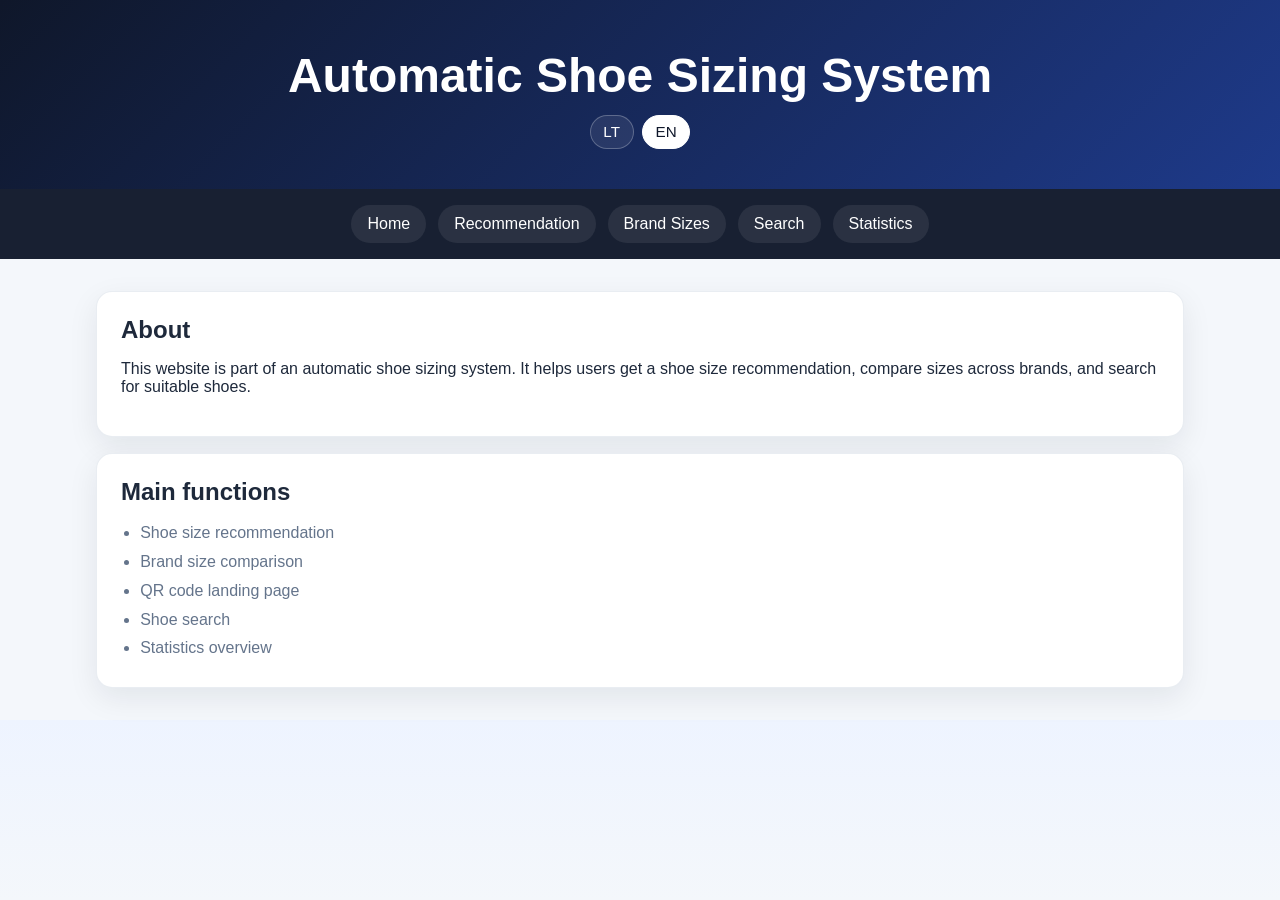
==== commit 5c4df32f: "Update index.html" ====
--- a/index.html
+++ b/index.html
@@ -20,7 +20,6 @@
     <a href="index.html" data-i18n="nav.home">Home</a>
     <a href="pages/recommend.html" data-i18n="nav.recommendation">Recommendation</a>
     <a href="pages/brand-sizes.html" data-i18n="nav.brandSizes">Brand Sizes</a>
-    <a href="pages/qr.html" data-i18n="nav.qrPage">QR Page</a>
     <a href="pages/search.html" data-i18n="nav.search">Search</a>
     <a href="pages/stats.html" data-i18n="nav.statistics">Statistics</a>
   </nav>
